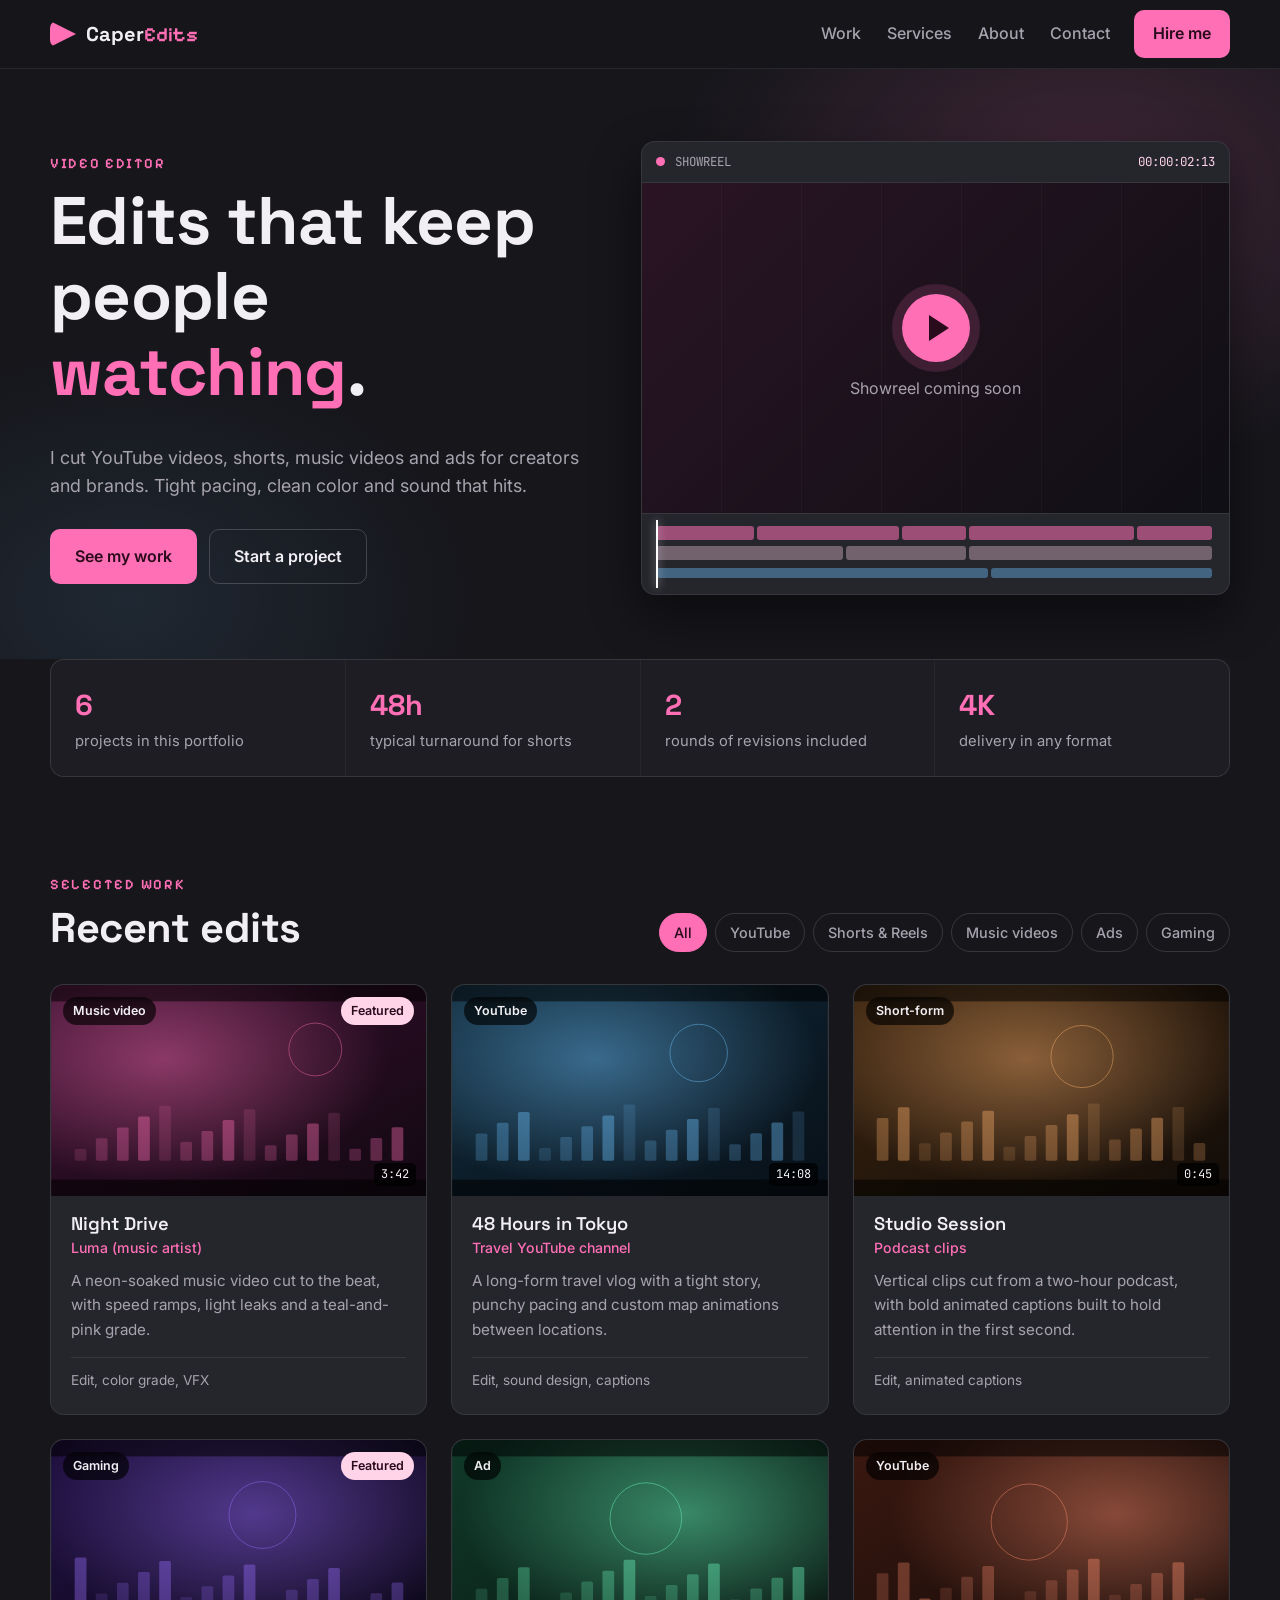
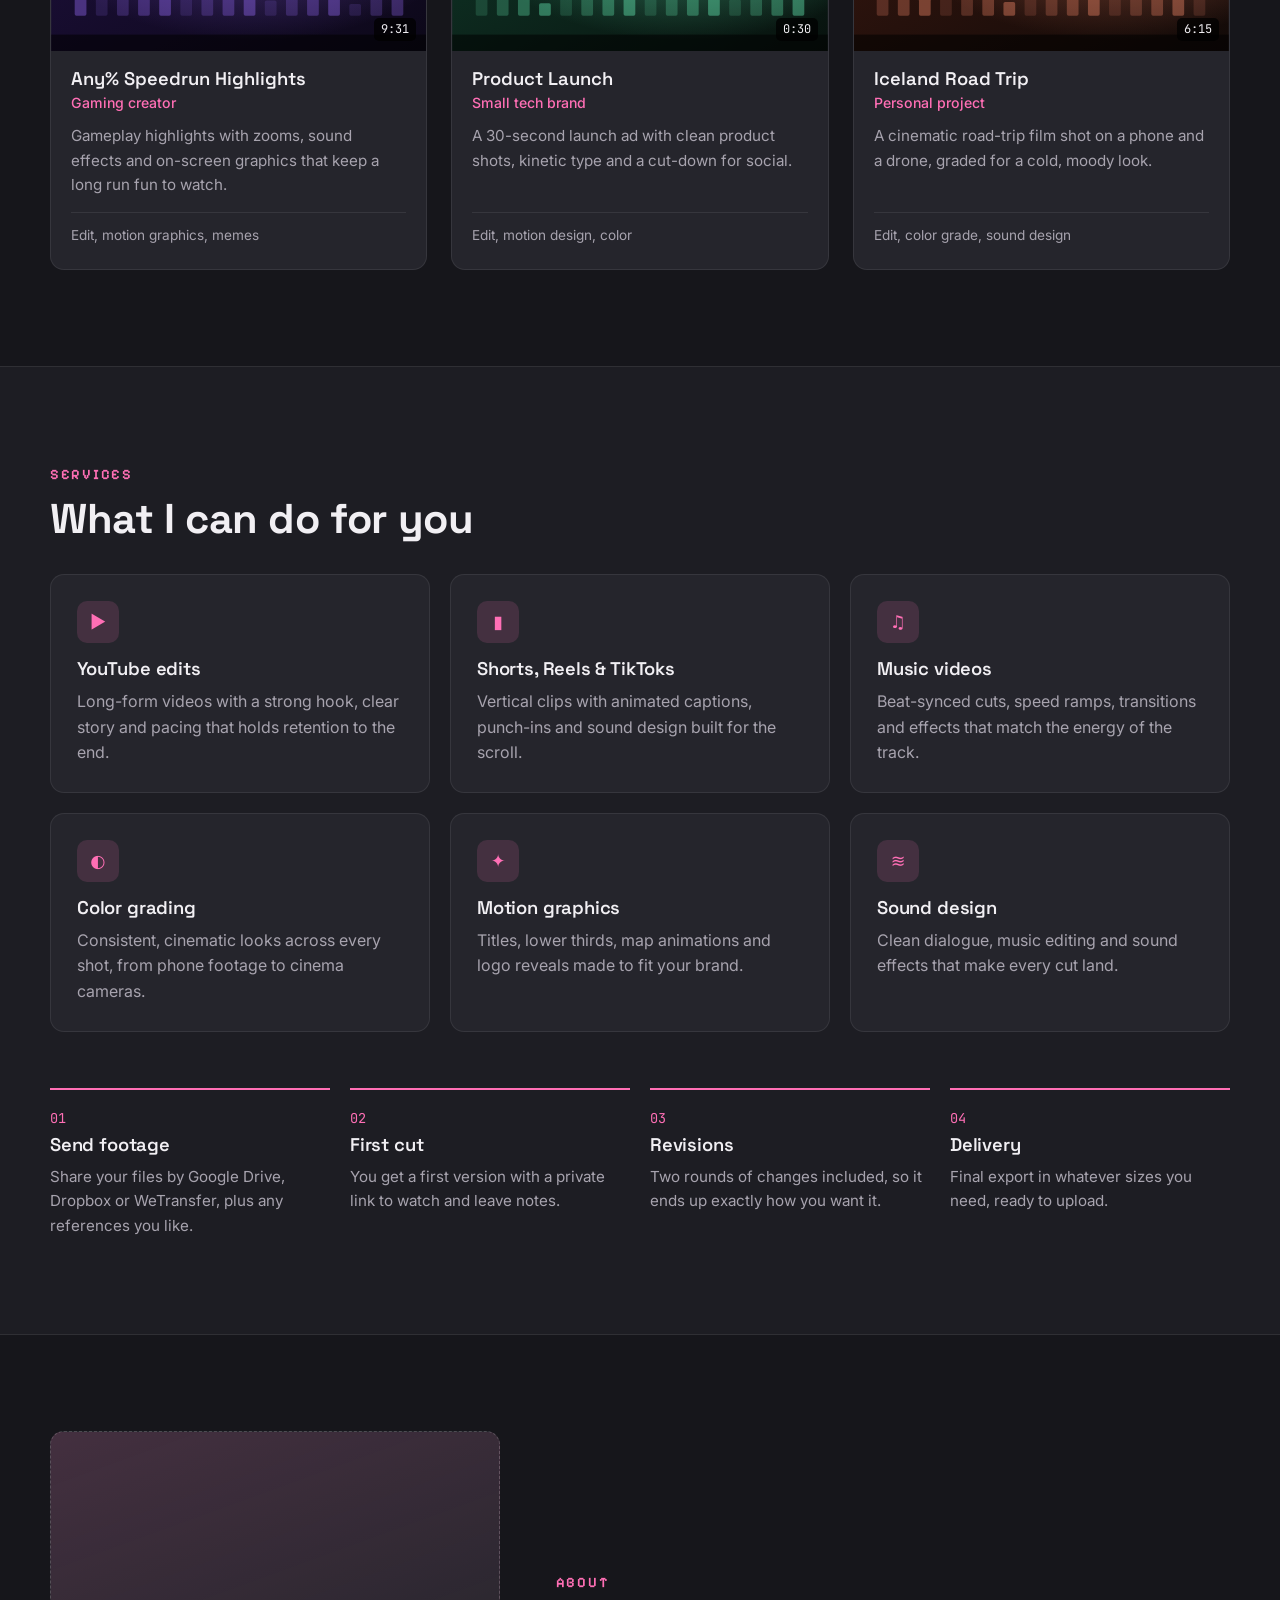
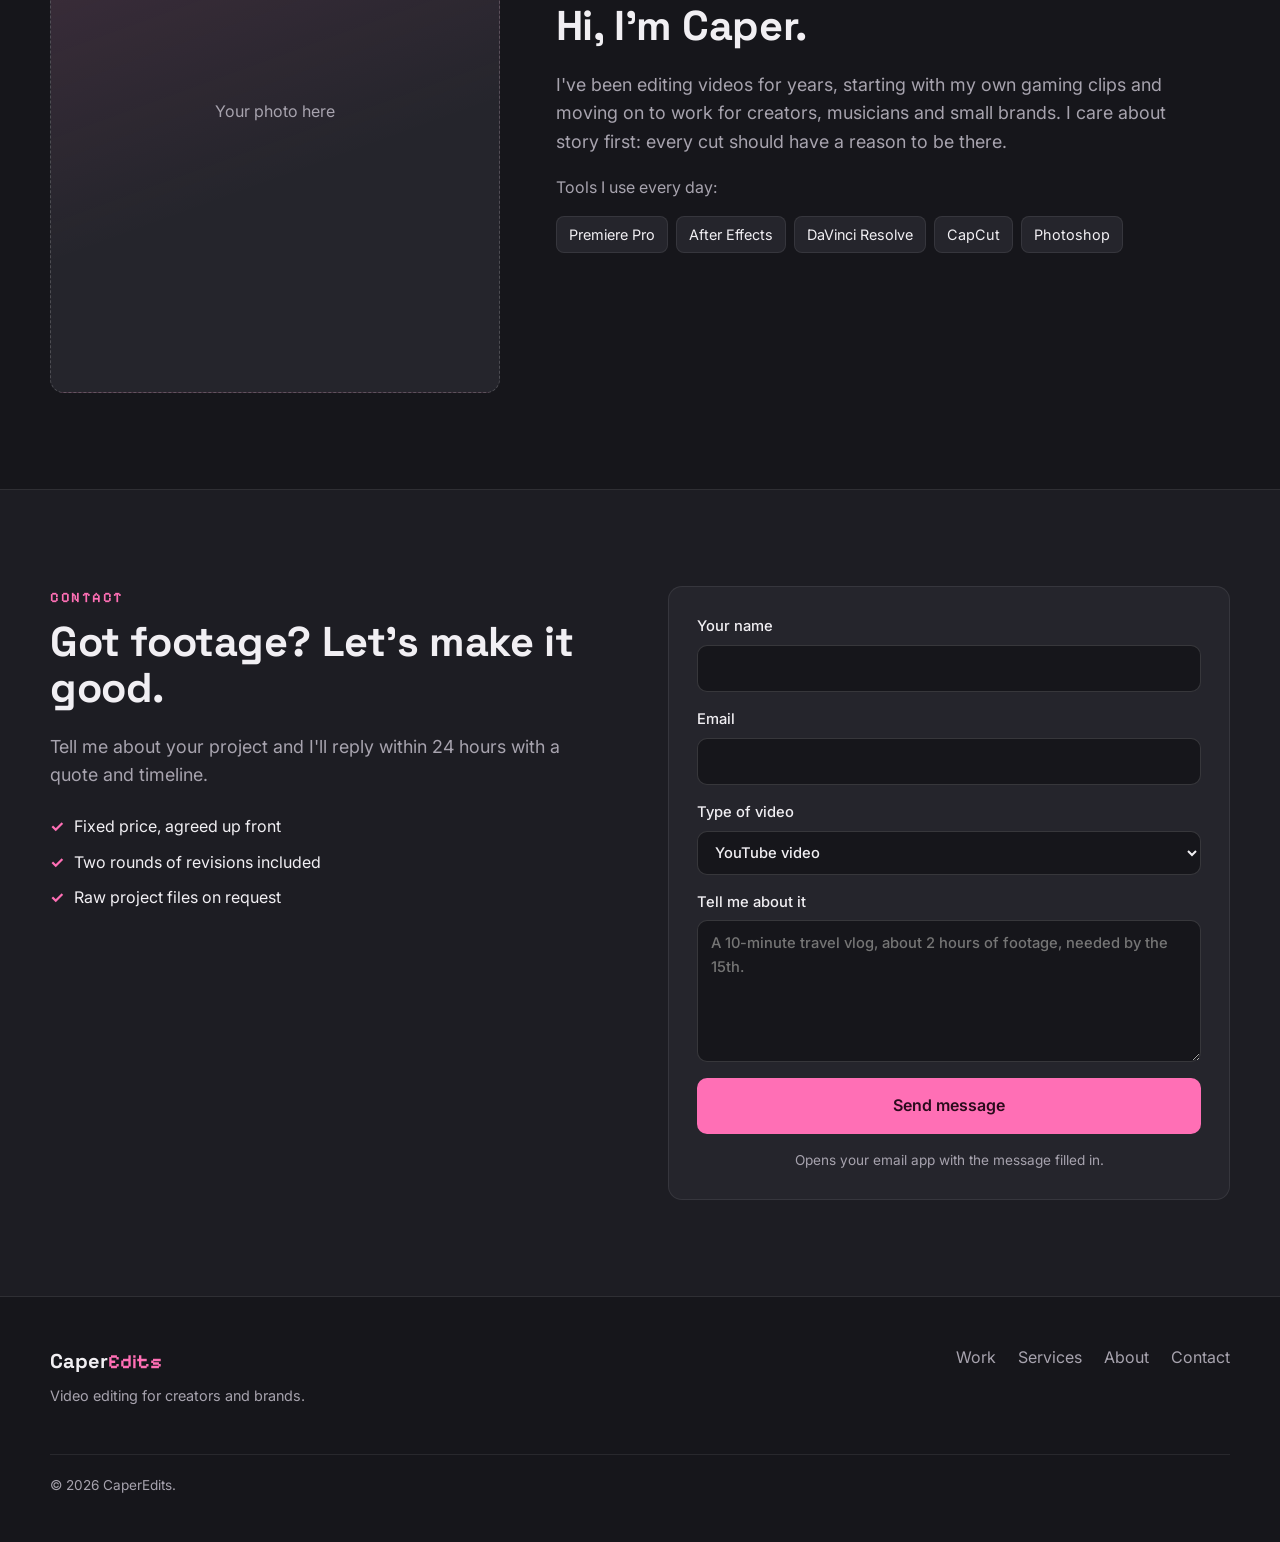
==== portfolio/index.html @ c64d1230 "Add video editing portfolio site One-page portfolio in portfolio/: showreel hero, filterable project" ====
<!doctype html>
<html lang="en">
<head>
  <meta charset="utf-8" />
  <meta name="viewport" content="width=device-width, initial-scale=1" />
  <title>CaperEdits — Video Editing Portfolio</title>
  <meta name="description" content="Video editor for YouTube, short-form, music videos and ads. Story-first edits, color grading, motion graphics and sound design." />
  <meta property="og:title" content="CaperEdits — Video Editing Portfolio" />
  <meta property="og:description" content="Story-first video editing for creators and brands." />
  <meta property="og:type" content="website" />
  <link rel="icon" href="images/favicon.svg" type="image/svg+xml" />
  <link rel="preconnect" href="https://fonts.googleapis.com" />
  <link rel="preconnect" href="https://fonts.gstatic.com" crossorigin />
  <link href="https://fonts.googleapis.com/css2?family=Inter:wght@400;500;600;700&family=Space+Grotesk:wght@600;700&family=JetBrains+Mono:wght@500&display=swap" rel="stylesheet" />
  <link rel="stylesheet" href="css/style.css" />
</head>
<body>
  <a class="skip-link" href="#work">Skip to work</a>

  <header class="site-header" id="top">
    <div class="container nav-row">
      <a class="brand" href="#top" aria-label="CaperEdits home">
        <span class="brand-mark" aria-hidden="true"></span>
        <span class="brand-name">Caper<span class="brand-accent">Edits</span></span>
      </a>
      <nav class="nav" aria-label="Main">
        <a href="#work">Work</a>
        <a href="#services">Services</a>
        <a href="#about">About</a>
        <a href="#contact">Contact</a>
      </nav>
      <a class="btn btn-primary nav-cta" href="#contact">Hire me</a>
      <button class="nav-toggle" aria-label="Open menu" aria-expanded="false" aria-controls="mobile-nav">
        <span></span><span></span><span></span>
      </button>
    </div>
    <div class="mobile-nav" id="mobile-nav" hidden>
      <a href="#work">Work</a>
      <a href="#services">Services</a>
      <a href="#about">About</a>
      <a href="#contact">Contact</a>
    </div>
  </header>

  <main>
    <!-- Hero -->
    <section class="hero">
      <div class="hero-bg" aria-hidden="true"></div>
      <div class="container hero-grid">
        <div class="hero-inner">
          <p class="eyebrow">Video editor</p>
          <h1>Edits that keep people <em>watching</em>.</h1>
          <p class="lead">
            I cut YouTube videos, shorts, music videos and ads for creators and brands.
            Tight pacing, clean color and sound that hits.
          </p>
          <div class="hero-actions">
            <a class="btn btn-primary btn-lg" href="#work">See my work</a>
            <a class="btn btn-ghost btn-lg" href="#contact">Start a project</a>
          </div>
        </div>
        <div class="hero-media">
          <div class="monitor">
            <div class="monitor-bar" aria-hidden="true">
              <span class="rec"></span><span>SHOWREEL</span><span class="timecode" id="timecode">00:00:00:00</span>
            </div>
            <div class="reel" id="reel">
              <div class="reel-placeholder">
                <span class="play-icon" aria-hidden="true"></span>
                <span>Showreel coming soon</span>
              </div>
            </div>
            <div class="timeline" aria-hidden="true">
              <div class="track"><i style="--w:18%"></i><i style="--w:26%"></i><i style="--w:12%"></i><i style="--w:30%"></i><i style="--w:14%"></i></div>
              <div class="track track-b"><i style="--w:34%"></i><i style="--w:22%"></i><i style="--w:44%"></i></div>
              <div class="track track-a"><i style="--w:60%"></i><i style="--w:40%"></i></div>
              <span class="playhead"></span>
            </div>
          </div>
        </div>
      </div>
    </section>

    <!-- Stats -->
    <section class="stats container" aria-label="Highlights">
      <div><strong data-stat="projects">—</strong><span>projects in this portfolio</span></div>
      <div><strong>48h</strong><span>typical turnaround for shorts</span></div>
      <div><strong>2</strong><span>rounds of revisions included</span></div>
      <div><strong>4K</strong><span>delivery in any format</span></div>
    </section>

    <!-- Work -->
    <section class="section" id="work">
      <div class="container">
        <div class="section-head">
          <div>
            <p class="eyebrow">Selected work</p>
            <h2>Recent edits</h2>
          </div>
          <div class="filters" role="group" aria-label="Filter by category">
            <button class="chip is-active" data-filter="all">All</button>
            <button class="chip" data-filter="youtube">YouTube</button>
            <button class="chip" data-filter="shorts">Shorts &amp; Reels</button>
            <button class="chip" data-filter="music">Music videos</button>
            <button class="chip" data-filter="commercial">Ads</button>
            <button class="chip" data-filter="gaming">Gaming</button>
          </div>
        </div>
        <div class="grid" id="work-grid" aria-live="polite"></div>
        <p class="empty" id="empty-state" hidden>Nothing in this category yet.</p>
      </div>
    </section>

    <!-- Services -->
    <section class="section section-alt" id="services">
      <div class="container">
        <p class="eyebrow">Services</p>
        <h2>What I can do for you</h2>
        <div class="services">
          <article>
            <span class="svc-icon" aria-hidden="true">▶</span>
            <h3>YouTube edits</h3>
            <p>Long-form videos with a strong hook, clear story and pacing that holds retention to the end.</p>
          </article>
          <article>
            <span class="svc-icon" aria-hidden="true">▮</span>
            <h3>Shorts, Reels &amp; TikToks</h3>
            <p>Vertical clips with animated captions, punch-ins and sound design built for the scroll.</p>
          </article>
          <article>
            <span class="svc-icon" aria-hidden="true">♫</span>
            <h3>Music videos</h3>
            <p>Beat-synced cuts, speed ramps, transitions and effects that match the energy of the track.</p>
          </article>
          <article>
            <span class="svc-icon" aria-hidden="true">◐</span>
            <h3>Color grading</h3>
            <p>Consistent, cinematic looks across every shot, from phone footage to cinema cameras.</p>
          </article>
          <article>
            <span class="svc-icon" aria-hidden="true">✦</span>
            <h3>Motion graphics</h3>
            <p>Titles, lower thirds, map animations and logo reveals made to fit your brand.</p>
          </article>
          <article>
            <span class="svc-icon" aria-hidden="true">≋</span>
            <h3>Sound design</h3>
            <p>Clean dialogue, music editing and sound effects that make every cut land.</p>
          </article>
        </div>

        <ol class="steps">
          <li><span class="step-num">01</span><h3>Send footage</h3><p>Share your files by Google Drive, Dropbox or WeTransfer, plus any references you like.</p></li>
          <li><span class="step-num">02</span><h3>First cut</h3><p>You get a first version with a private link to watch and leave notes.</p></li>
          <li><span class="step-num">03</span><h3>Revisions</h3><p>Two rounds of changes included, so it ends up exactly how you want it.</p></li>
          <li><span class="step-num">04</span><h3>Delivery</h3><p>Final export in whatever sizes you need, ready to upload.</p></li>
        </ol>
      </div>
    </section>

    <!-- About -->
    <section class="section" id="about">
      <div class="container about-grid">
        <div class="about-photo" aria-hidden="true">
          <span>Your photo here</span>
        </div>
        <div>
          <p class="eyebrow">About</p>
          <h2>Hi, I'm Caper.</h2>
          <p class="lead">
            I've been editing videos for years, starting with my own gaming clips and moving on to
            work for creators, musicians and small brands. I care about story first: every cut
            should have a reason to be there.
          </p>
          <p class="muted">Tools I use every day:</p>
          <ul class="tools">
            <li>Premiere Pro</li>
            <li>After Effects</li>
            <li>DaVinci Resolve</li>
            <li>CapCut</li>
            <li>Photoshop</li>
          </ul>
        </div>
      </div>
    </section>

    <!-- Contact -->
    <section class="section section-alt" id="contact">
      <div class="container contact-grid">
        <div>
          <p class="eyebrow">Contact</p>
          <h2>Got footage? Let's make it good.</h2>
          <p class="lead">
            Tell me about your project and I'll reply within 24 hours with a quote and timeline.
          </p>
          <ul class="checklist">
            <li>Fixed price, agreed up front</li>
            <li>Two rounds of revisions included</li>
            <li>Raw project files on request</li>
          </ul>
        </div>
        <form class="contact-form" id="contact-form" novalidate>
          <label>
            <span>Your name</span>
            <input type="text" name="name" required autocomplete="name" />
          </label>
          <label>
            <span>Email</span>
            <input type="email" name="email" required autocomplete="email" />
          </label>
          <label>
            <span>Type of video</span>
            <select name="type">
              <option>YouTube video</option>
              <option>Shorts / Reels / TikTok</option>
              <option>Music video</option>
              <option>Ad / commercial</option>
              <option>Something else</option>
            </select>
          </label>
          <label>
            <span>Tell me about it</span>
            <textarea name="message" rows="5" required placeholder="A 10-minute travel vlog, about 2 hours of footage, needed by the 15th."></textarea>
          </label>
          <button class="btn btn-primary btn-lg" type="submit">Send message</button>
          <p class="form-note">Opens your email app with the message filled in.</p>
        </form>
      </div>
    </section>
  </main>

  <footer class="site-footer">
    <div class="container footer-row">
      <div>
        <span class="brand-name">Caper<span class="brand-accent">Edits</span></span>
        <p class="footer-small">Video editing for creators and brands.</p>
      </div>
      <nav class="footer-links" aria-label="Footer">
        <a href="#work">Work</a>
        <a href="#services">Services</a>
        <a href="#about">About</a>
        <a href="#contact">Contact</a>
      </nav>
    </div>
    <div class="container footer-legal">
      <p>© <span id="year"></span> CaperEdits.</p>
    </div>
  </footer>

  <!-- Video player modal -->
  <div class="modal" id="modal" hidden>
    <div class="modal-backdrop" data-close></div>
    <div class="modal-card" role="dialog" aria-modal="true" aria-labelledby="modal-title">
      <button class="modal-close" data-close aria-label="Close">×</button>
      <div class="modal-player" id="modal-player"></div>
      <div class="modal-body">
        <div>
          <p class="eyebrow" id="modal-category"></p>
          <h2 id="modal-title"></h2>
          <p id="modal-desc"></p>
        </div>
        <dl class="specs">
          <div><dt>Client</dt><dd id="modal-client"></dd></div>
          <div><dt>My role</dt><dd id="modal-role"></dd></div>
          <div><dt>Length</dt><dd id="modal-duration"></dd></div>
        </dl>
      </div>
    </div>
  </div>

  <script src="js/projects.js"></script>
  <script src="js/main.js"></script>
</body>
</html>
---- portfolio/css/style.css ----
/* ============================================================
   CaperEdits — stylesheet
   Colors and sizes live in :root so they are easy to change.
   ============================================================ */

/* Pixel font (Pixelify Sans, free under the SIL Open Font License) */
@font-face {
  font-family: "Pixelify Sans";
  src: url("../fonts/PixelifySans-SemiBold.ttf") format("truetype");
  font-weight: 600;
  font-style: normal;
  font-display: swap;
}

:root {
  --bg: #16161b;
  --bg-alt: #1d1d23;
  --surface: #25252c;
  --surface-2: #30303a;
  --border: rgba(255, 255, 255, 0.08);
  --text: #f1eff3;
  --muted: #a7a3ae;
  --accent: #ff6fb5;        /* pink */
  --accent-dark: #d9488f;
  --soft: #ffd3e8;
  --blue: #6fc3ff;          /* timeline audio tracks */
  --radius: 14px;
  --shadow: 0 20px 50px rgba(0, 0, 0, 0.45);
  --font: "Inter", system-ui, -apple-system, "Segoe UI", sans-serif;
  --font-display: "Space Grotesk", var(--font);
  --font-pixel: "Pixelify Sans", monospace;
  --font-mono: "JetBrains Mono", ui-monospace, monospace;
  --container: 1180px;
}

*, *::before, *::after { box-sizing: border-box; }
html { scroll-behavior: smooth; }

body {
  margin: 0;
  font-family: var(--font);
  background: var(--bg);
  color: var(--text);
  line-height: 1.6;
  -webkit-font-smoothing: antialiased;
}

img, video, iframe { max-width: 100%; display: block; }
a { color: inherit; text-decoration: none; }
button { font: inherit; cursor: pointer; color: inherit; }

h1, h2, h3 {
  font-family: var(--font-display);
  line-height: 1.12;
  margin: 0 0 0.5em;
  letter-spacing: -0.01em;
}
h1 { font-size: clamp(2.4rem, 6vw, 4.2rem); font-weight: 700; }
h1 em { font-style: normal; color: var(--accent); }
h2 { font-size: clamp(1.8rem, 4vw, 2.6rem); font-weight: 700; }
h3 { font-size: 1.15rem; font-weight: 600; }
p { margin: 0 0 1em; }
.muted { color: var(--muted); }

.container { width: min(var(--container), 100% - 32px); margin-inline: auto; }

.eyebrow {
  font-family: var(--font-pixel);
  text-transform: uppercase;
  letter-spacing: 0.12em;
  font-size: 0.9rem;
  font-weight: 600;
  color: var(--accent);
  margin-bottom: 0.6rem;
}
.lead { font-size: 1.12rem; color: var(--muted); max-width: 58ch; }

.skip-link { position: absolute; left: -999px; top: 8px; background: var(--accent); color: #2a0b1c; padding: 8px 14px; border-radius: 8px; z-index: 200; }
.skip-link:focus { left: 8px; }

:focus-visible { outline: 2px solid var(--accent); outline-offset: 3px; }

/* ---- Buttons ---- */
.btn {
  display: inline-flex; align-items: center; justify-content: center;
  gap: 8px; padding: 10px 18px; border-radius: 10px;
  font-weight: 600; border: 1px solid transparent;
  transition: transform .15s ease, background .15s ease, border-color .15s ease;
}
.btn:hover { transform: translateY(-1px); }
.btn-lg { padding: 14px 24px; font-size: 1rem; }
.btn-primary { background: var(--accent); color: #2a0b1c; }
.btn-primary:hover { background: #ff8bc5; }
.btn-ghost { background: transparent; border-color: rgba(255,255,255,0.18); }
.btn-ghost:hover { border-color: rgba(255,255,255,0.4); background: rgba(255,255,255,0.04); }

/* ---- Header ---- */
.site-header {
  position: sticky; top: 0; z-index: 50;
  background: rgba(22, 22, 27, 0.82);
  backdrop-filter: blur(12px);
  border-bottom: 1px solid var(--border);
}
.nav-row { display: flex; align-items: center; gap: 24px; height: 68px; }
.brand { display: flex; align-items: center; gap: 10px; }
.brand-mark {
  width: 26px; height: 26px; border-radius: 7px; background: var(--accent);
  clip-path: polygon(0 0, 100% 50%, 0 100%);
}
.brand-name { font-family: var(--font-display); font-weight: 700; font-size: 1.25rem; }
.brand-accent { font-family: var(--font-pixel); color: var(--accent); }
.nav { display: flex; gap: 26px; margin-left: auto; }
.nav a { color: var(--muted); font-weight: 500; }
.nav a:hover { color: var(--text); }
.nav-toggle { display: none; background: none; border: 0; padding: 8px; margin-left: auto; }
.nav-toggle span { display: block; width: 22px; height: 2px; background: var(--text); margin: 5px 0; }
.mobile-nav { display: flex; flex-direction: column; padding: 8px 16px 16px; border-top: 1px solid var(--border); }
.mobile-nav[hidden] { display: none; }
.mobile-nav a { padding: 12px 4px; border-bottom: 1px solid var(--border); }

/* ---- Hero ---- */
.hero { position: relative; overflow: hidden; padding: 72px 0 64px; }
.hero-bg {
  position: absolute; inset: 0; z-index: -1;
  background:
    radial-gradient(600px 400px at 85% 20%, rgba(255,111,181,0.18), transparent 70%),
    radial-gradient(500px 360px at 10% 90%, rgba(111,195,255,0.10), transparent 70%);
}
.hero-grid { display: grid; grid-template-columns: 1fr 1.1fr; gap: 56px; align-items: center; }
.hero-actions { display: flex; flex-wrap: wrap; gap: 12px; margin-top: 28px; }

/* Editor-style monitor around the showreel */
.monitor {
  background: var(--surface);
  border: 1px solid var(--border);
  border-radius: var(--radius);
  box-shadow: var(--shadow);
  overflow: hidden;
}
.monitor-bar {
  display: flex; align-items: center; gap: 10px;
  padding: 10px 14px; font-family: var(--font-mono); font-size: 0.78rem;
  color: var(--muted); border-bottom: 1px solid var(--border);
}
.rec { width: 9px; height: 9px; border-radius: 50%; background: var(--accent); animation: blink 1.6s infinite; }
.timecode { margin-left: auto; color: var(--soft); font-variant-numeric: tabular-nums; }
@keyframes blink { 50% { opacity: 0.25; } }

.reel { aspect-ratio: 16 / 9; background: #0d0d10; position: relative; }
.reel iframe, .reel video { width: 100%; height: 100%; border: 0; object-fit: cover; }
.reel-placeholder {
  position: absolute; inset: 0; display: grid; place-content: center; justify-items: center; gap: 14px;
  color: var(--muted);
  background:
    repeating-linear-gradient(90deg, transparent 0 79px, rgba(255,255,255,0.03) 79px 80px),
    linear-gradient(135deg, #2a1424, #0f0f14);
}
.play-icon {
  width: 68px; height: 68px; border-radius: 50%;
  background: var(--accent); position: relative;
  box-shadow: 0 0 0 10px rgba(255,111,181,0.15);
}
.play-icon::after {
  content: ""; position: absolute; left: 27px; top: 21px;
  border-left: 20px solid #2a0b1c; border-top: 13px solid transparent; border-bottom: 13px solid transparent;
}

.timeline { position: relative; padding: 12px 14px 14px; display: grid; gap: 6px; border-top: 1px solid var(--border); }
.track { display: flex; gap: 3px; height: 14px; }
.track i { flex: 0 0 calc(var(--w) - 3px); border-radius: 3px; background: rgba(255,111,181,0.55); }
.track-b i { background: rgba(255,211,232,0.35); }
.track-a i { background: rgba(111,195,255,0.4); height: 10px; margin-top: 2px; }
.playhead {
  position: absolute; top: 6px; bottom: 6px; left: 14px; width: 2px; background: #fff;
  box-shadow: 0 0 8px rgba(255,255,255,0.6);
  animation: scrub 12s linear infinite;
}
@keyframes scrub { to { left: calc(100% - 16px); } }

/* ---- Stats ---- */
.stats {
  display: grid; grid-template-columns: repeat(4, 1fr); gap: 1px;
  background: var(--border); border: 1px solid var(--border); border-radius: var(--radius); overflow: hidden;
}
.stats > div { background: var(--bg-alt); padding: 22px 24px; }
.stats strong { display: block; font-family: var(--font-display); font-size: 1.8rem; color: var(--accent); }
.stats span { color: var(--muted); font-size: 0.92rem; }

/* ---- Sections ---- */
.section { padding: 96px 0; }
.section-alt { background: var(--bg-alt); border-block: 1px solid var(--border); }
.section-head { display: flex; justify-content: space-between; align-items: flex-end; gap: 24px; flex-wrap: wrap; margin-bottom: 32px; }
.section-head h2 { margin: 0; }

.filters { display: flex; flex-wrap: wrap; gap: 8px; }
.chip {
  background: transparent; color: var(--muted);
  border: 1px solid rgba(255,255,255,0.14); border-radius: 999px;
  padding: 7px 14px; font-size: 0.9rem; font-weight: 500;
}
.chip:hover { color: var(--text); border-color: rgba(255,255,255,0.3); }
.chip.is-active { background: var(--accent); color: #2a0b1c; border-color: var(--accent); }

/* ---- Work grid ---- */
.grid { display: grid; grid-template-columns: repeat(3, 1fr); gap: 24px; }
.card {
  background: var(--surface); border: 1px solid var(--border); border-radius: var(--radius);
  overflow: hidden; display: flex; flex-direction: column;
  transition: transform .2s ease, border-color .2s ease;
}
.card:hover { transform: translateY(-3px); border-color: rgba(255,111,181,0.35); }
.card-media {
  position: relative; aspect-ratio: 16 / 9; padding: 0; border: 0; background: var(--surface-2);
  overflow: hidden;
}
.card-media img { width: 100%; height: 100%; object-fit: cover; transition: transform .4s ease; }
.card:hover .card-media img { transform: scale(1.04); }
.card-play {
  position: absolute; left: 50%; top: 50%; width: 56px; height: 56px; margin: -28px 0 0 -28px;
  border-radius: 50%; background: rgba(255,111,181,0.92);
  opacity: 0; transform: scale(0.85); transition: opacity .2s ease, transform .2s ease;
}
.card-play::after {
  content: ""; position: absolute; left: 22px; top: 17px;
  border-left: 16px solid #2a0b1c; border-top: 11px solid transparent; border-bottom: 11px solid transparent;
}
.card:hover .card-play, .card-media:focus-visible .card-play { opacity: 1; transform: scale(1); }
.badge {
  position: absolute; top: 12px; left: 12px;
  background: rgba(0,0,0,0.65); backdrop-filter: blur(4px);
  font-size: 0.78rem; font-weight: 600; padding: 4px 10px; border-radius: 999px;
}
.badge.is-featured { left: auto; right: 12px; background: var(--soft); color: #2a0b1c; }
.duration {
  position: absolute; right: 10px; bottom: 10px;
  background: rgba(0,0,0,0.75); font-family: var(--font-mono); font-size: 0.75rem;
  padding: 2px 7px; border-radius: 5px;
}
.card-body { padding: 18px 20px 22px; display: flex; flex-direction: column; flex: 1; }
.card-body h3 { margin: 0 0 2px; }
.card-body h3 button { background: none; border: 0; padding: 0; text-align: left; font: inherit; }
.card-body h3 button:hover { color: var(--accent); }
.card-client { color: var(--accent); font-size: 0.88rem; font-weight: 500; margin-bottom: 10px; }
.card-desc { color: var(--muted); font-size: 0.95rem; }
.card-role { margin: auto 0 0; padding-top: 12px; border-top: 1px solid var(--border); font-size: 0.85rem; color: var(--muted); }
.empty { color: var(--muted); text-align: center; padding: 40px 0; }

/* ---- Services ---- */
.services { display: grid; grid-template-columns: repeat(3, 1fr); gap: 20px; margin-top: 32px; }
.services article {
  background: var(--surface); border: 1px solid var(--border); border-radius: var(--radius); padding: 26px;
}
.services p { color: var(--muted); margin: 0; }
.svc-icon {
  display: inline-grid; place-items: center; width: 42px; height: 42px; margin-bottom: 16px;
  border-radius: 10px; background: rgba(255,111,181,0.14); color: var(--accent); font-size: 1.1rem;
}

.steps { list-style: none; padding: 0; margin: 56px 0 0; display: grid; grid-template-columns: repeat(4, 1fr); gap: 20px; counter-reset: none; }
.steps li { border-top: 2px solid var(--accent); padding-top: 18px; }
.steps p { color: var(--muted); font-size: 0.95rem; margin: 0; }
.step-num { font-family: var(--font-mono); color: var(--accent); font-size: 0.85rem; display: block; margin-bottom: 6px; }

/* ---- About ---- */
.about-grid { display: grid; grid-template-columns: 0.8fr 1.2fr; gap: 56px; align-items: center; }
.about-photo {
  aspect-ratio: 4 / 5; border-radius: var(--radius); border: 1px dashed rgba(255,255,255,0.18);
  display: grid; place-items: center; color: var(--muted);
  background: linear-gradient(160deg, rgba(255,111,181,0.14), transparent 60%), var(--surface);
}
.about-photo img { width: 100%; height: 100%; object-fit: cover; border-radius: inherit; }
.tools { list-style: none; padding: 0; margin: 0; display: flex; flex-wrap: wrap; gap: 8px; }
.tools li {
  background: var(--surface); border: 1px solid var(--border); border-radius: 8px;
  padding: 6px 12px; font-size: 0.9rem;
}

/* ---- Contact ---- */
.contact-grid { display: grid; grid-template-columns: 1fr 1fr; gap: 56px; align-items: start; }
.checklist { list-style: none; padding: 0; margin: 24px 0 0; display: grid; gap: 10px; }
.checklist li::before { content: "✓"; color: var(--accent); font-weight: 700; margin-right: 10px; }
.contact-form {
  background: var(--surface); border: 1px solid var(--border); border-radius: var(--radius);
  padding: 28px; display: grid; gap: 16px;
}
.contact-form label { display: grid; gap: 6px; font-size: 0.92rem; font-weight: 500; }
.contact-form input, .contact-form textarea, .contact-form select {
  font: inherit; color: var(--text); background: var(--bg);
  border: 1px solid rgba(255,255,255,0.14); border-radius: 10px; padding: 11px 13px;
}
.contact-form input:focus, .contact-form textarea:focus, .contact-form select:focus { outline: none; border-color: var(--accent); }
.contact-form textarea { resize: vertical; }
.form-note { color: var(--muted); font-size: 0.85rem; margin: 0; text-align: center; }

/* ---- Footer ---- */
.site-footer { padding: 48px 0 32px; }
.footer-row { display: flex; justify-content: space-between; gap: 24px; flex-wrap: wrap; }
.footer-small { color: var(--muted); font-size: 0.9rem; margin-top: 6px; }
.footer-links { display: flex; gap: 22px; flex-wrap: wrap; }
.footer-links a { color: var(--muted); }
.footer-links a:hover { color: var(--text); }
.footer-legal { margin-top: 32px; padding-top: 20px; border-top: 1px solid var(--border); color: var(--muted); font-size: 0.85rem; }

/* ---- Video modal ---- */
.modal { position: fixed; inset: 0; z-index: 100; display: grid; place-items: center; padding: 16px; }
.modal[hidden] { display: none; }
.modal-backdrop { position: absolute; inset: 0; background: rgba(0,0,0,0.8); backdrop-filter: blur(4px); }
.modal-card {
  position: relative; width: min(980px, 100%); max-height: calc(100vh - 32px); overflow: auto;
  background: var(--surface); border: 1px solid var(--border); border-radius: var(--radius); box-shadow: var(--shadow);
}
.modal-player { position: relative; aspect-ratio: 16 / 9; background: #000; }
.modal-player.is-vertical { aspect-ratio: auto; height: min(70vh, 640px); }
.modal-player iframe, .modal-player video { width: 100%; height: 100%; border: 0; }
.modal-player.is-vertical iframe, .modal-player.is-vertical video { width: auto; aspect-ratio: 9 / 16; margin-inline: auto; }
.modal-player img { width: 100%; height: 100%; object-fit: cover; opacity: 0.6; }
.player-note {
  position: absolute; left: 50%; top: 50%; transform: translate(-50%, -50%);
  background: rgba(0,0,0,0.7); padding: 10px 18px; border-radius: 999px; font-weight: 600;
}
.modal-body { padding: 28px 32px 32px; display: grid; grid-template-columns: 1.5fr 1fr; gap: 32px; }
.modal-body h2 { font-size: 1.7rem; }
.modal-body p:not(.eyebrow) { color: var(--muted); margin: 0; }
.modal-close {
  position: absolute; top: 12px; right: 12px; z-index: 2;
  width: 38px; height: 38px; border-radius: 50%; border: 0;
  background: rgba(0,0,0,0.65); font-size: 1.4rem; line-height: 1;
}
.modal-close:hover { background: var(--accent); color: #2a0b1c; }
.specs { margin: 0; display: grid; gap: 14px; align-content: start; }
.specs dt { color: var(--muted); font-size: 0.82rem; text-transform: uppercase; letter-spacing: 0.06em; }
.specs dd { margin: 2px 0 0; font-weight: 500; }
body.modal-open { overflow: hidden; }

/* ---- Responsive ---- */
@media (max-width: 960px) {
  .hero-grid, .contact-grid, .about-grid { grid-template-columns: 1fr; gap: 40px; }
  .grid, .services { grid-template-columns: repeat(2, 1fr); }
  .steps { grid-template-columns: repeat(2, 1fr); }
  .stats { grid-template-columns: repeat(2, 1fr); }
  .about-photo { max-width: 360px; }
}
@media (max-width: 720px) {
  .nav, .nav-cta { display: none; }
  .nav-toggle { display: block; }
  .hero { padding: 48px 0; }
  .section { padding: 72px 0; }
  .grid, .services, .steps { grid-template-columns: 1fr; }
  .modal-body { grid-template-columns: 1fr; padding: 24px; gap: 20px; }
}
@media (prefers-reduced-motion: reduce) {
  html { scroll-behavior: auto; }
  .rec, .playhead { animation: none; }
  .card, .card-media img, .btn { transition: none; }
}
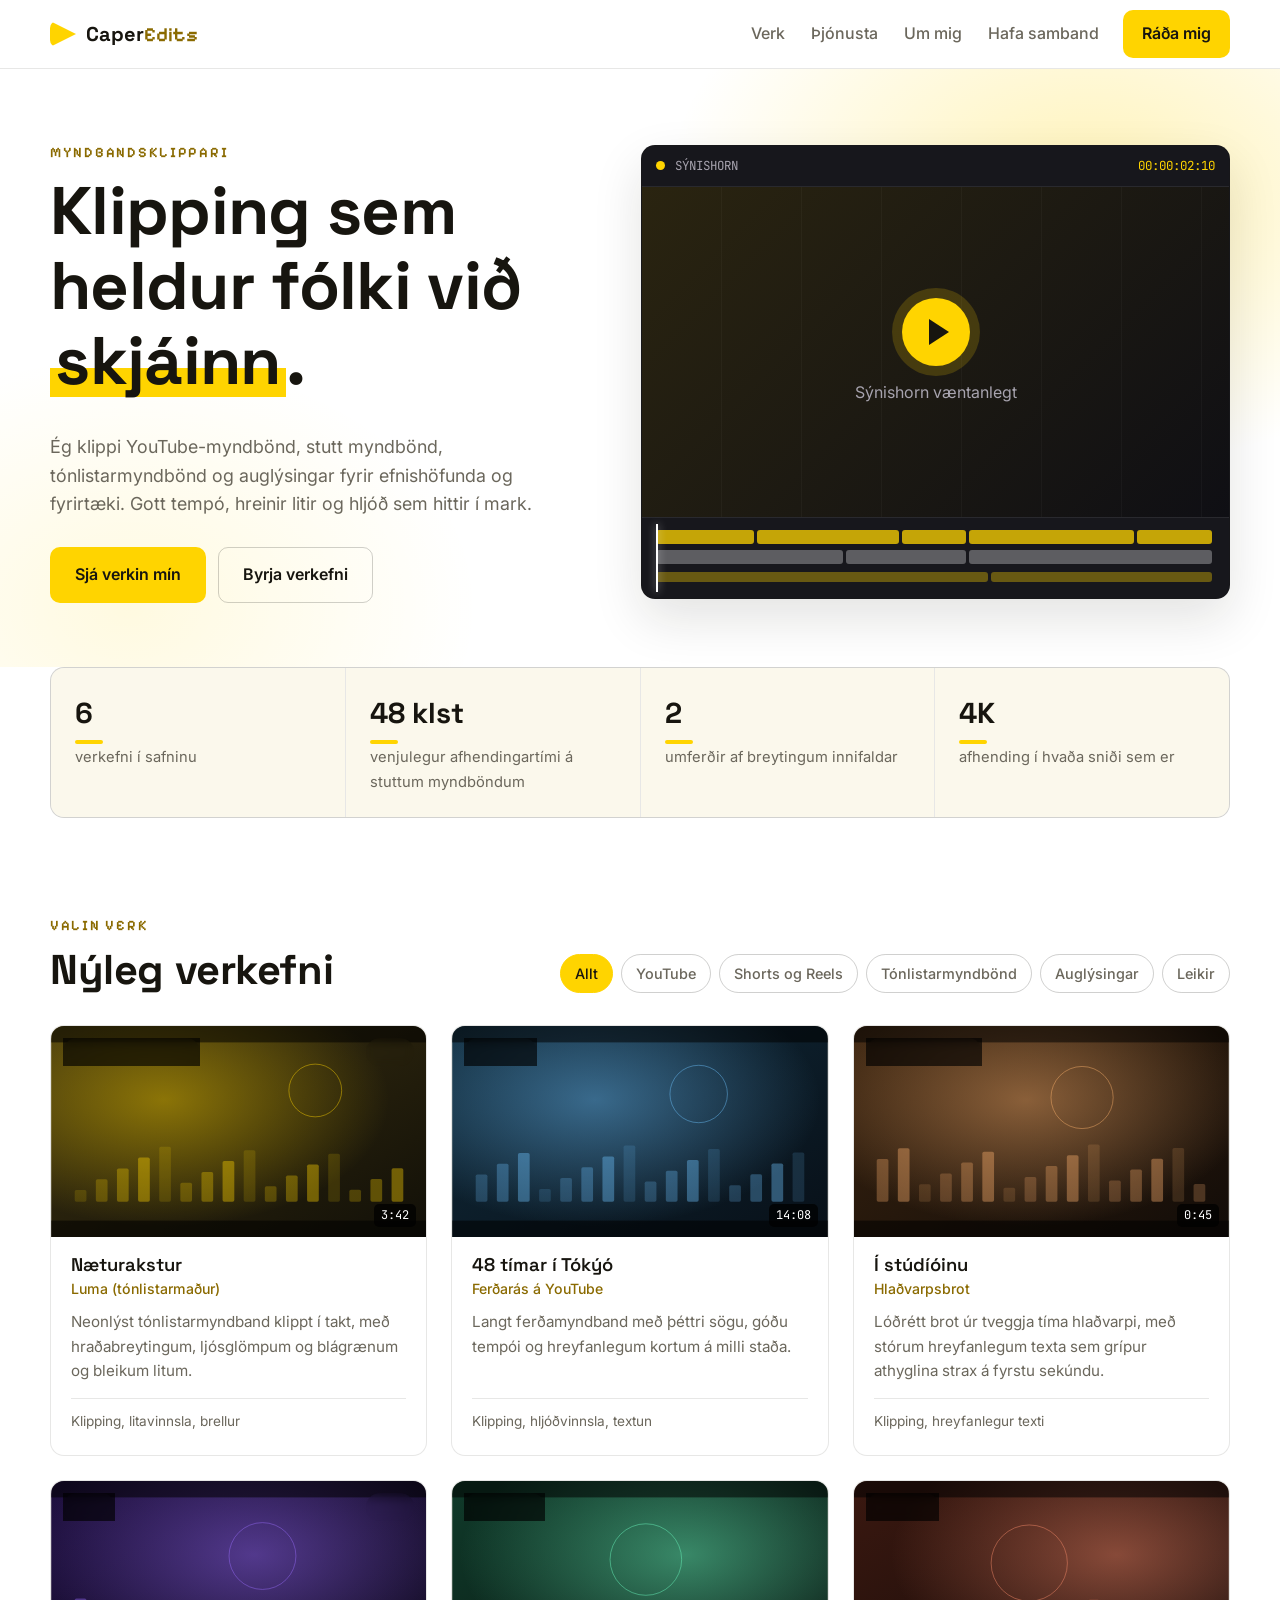
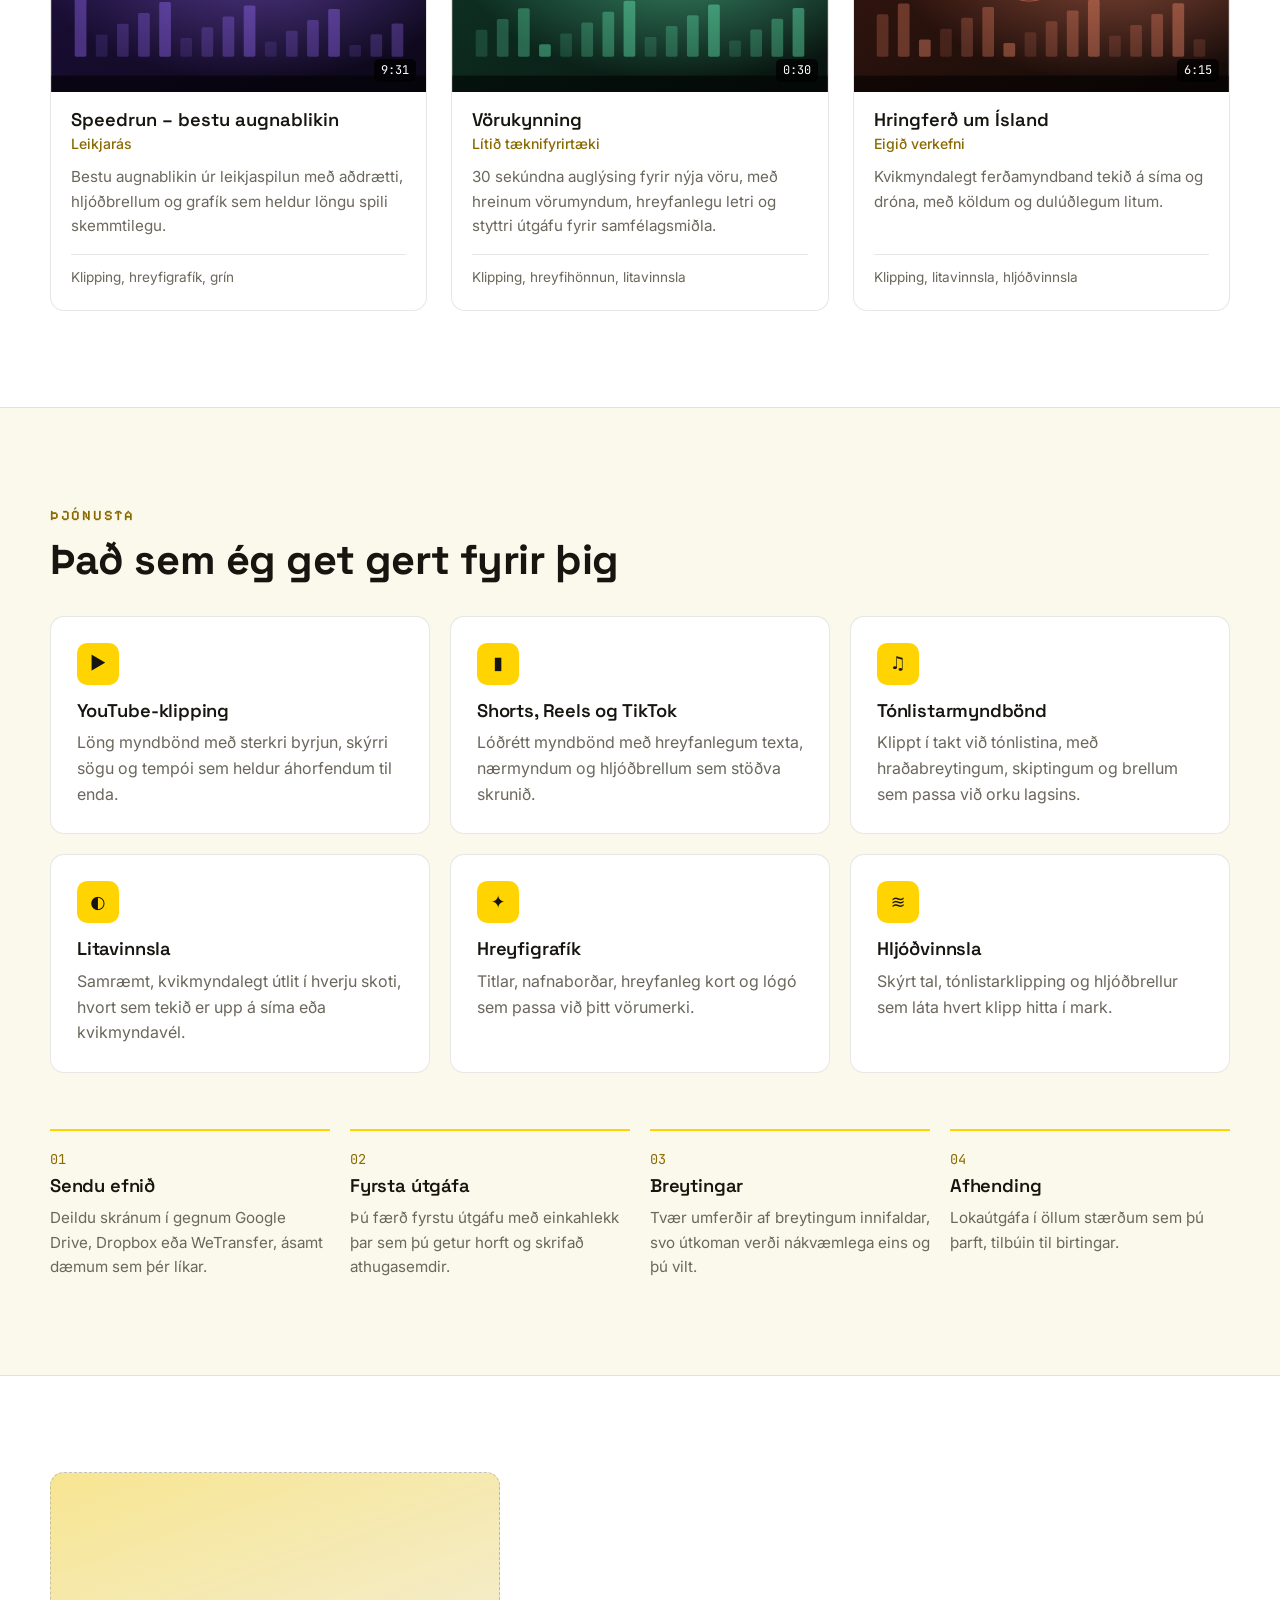
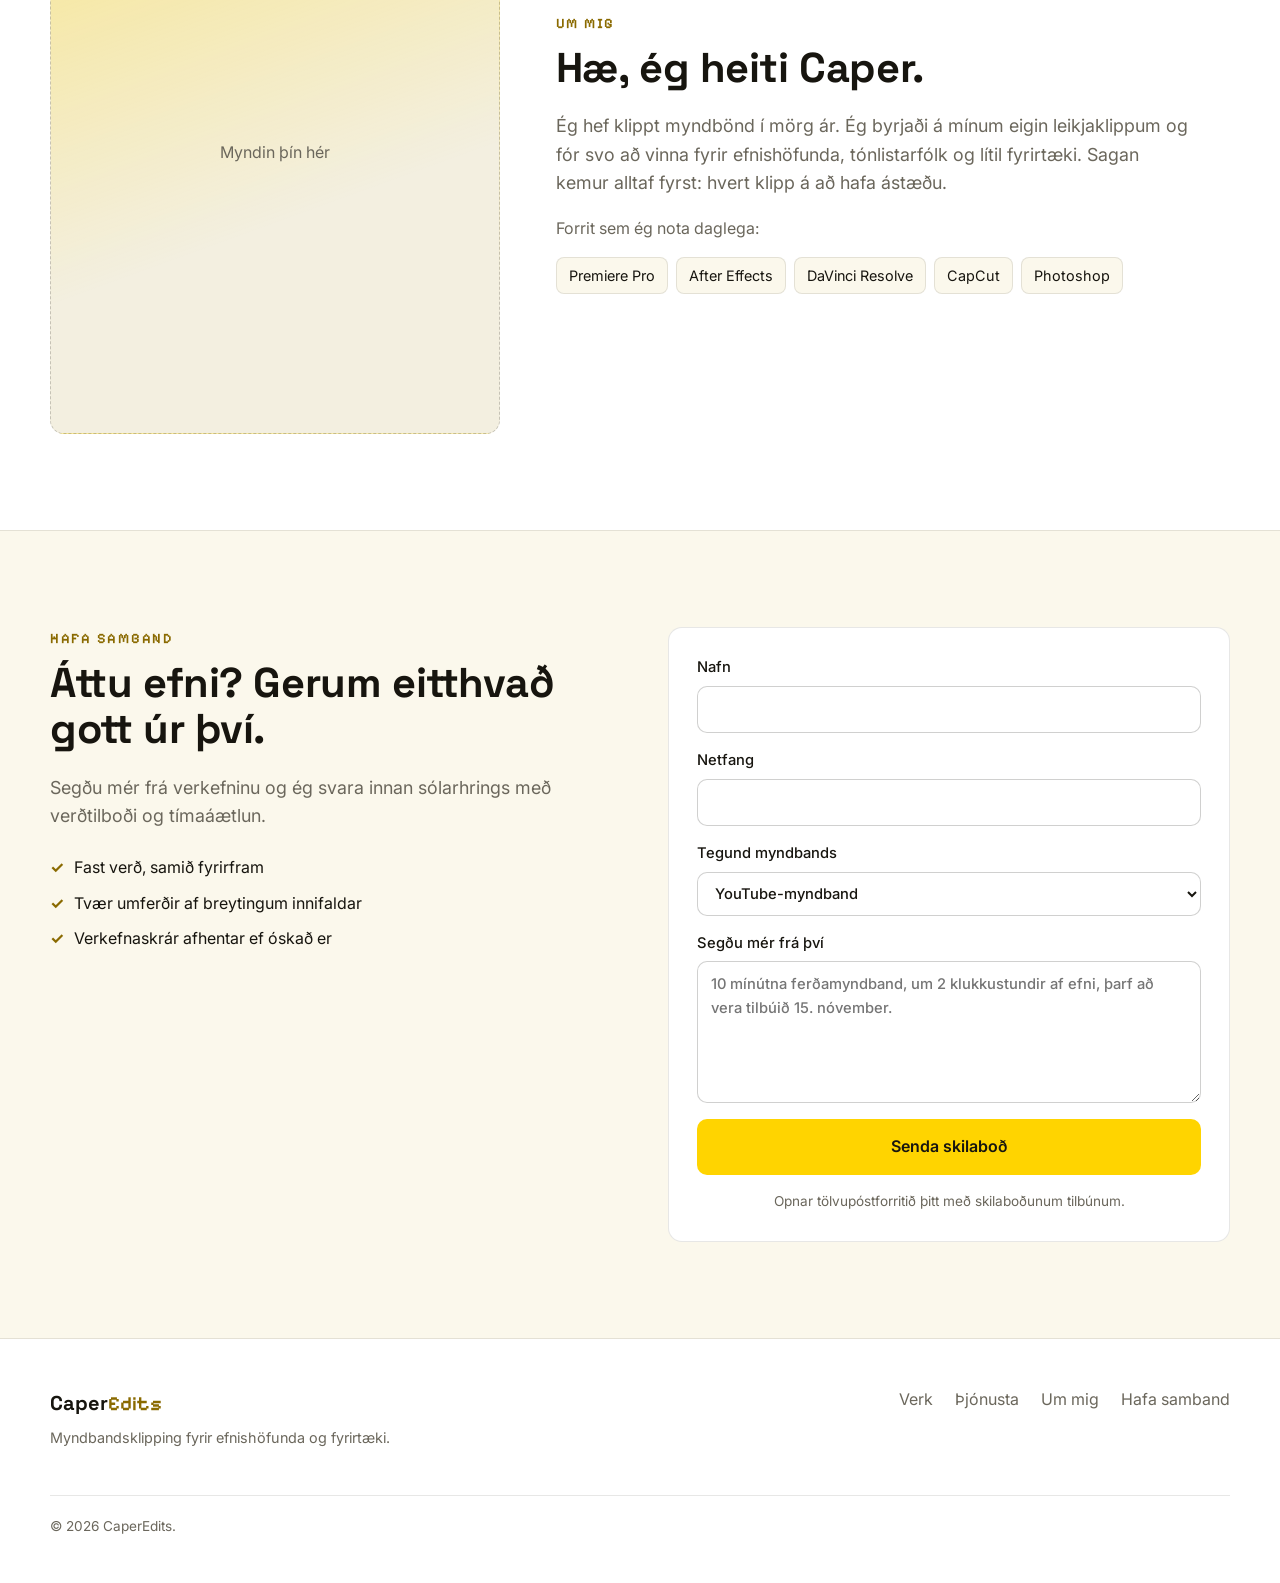
==== commit 13ce86c7: "Translate portfolio to Icelandic and switch to a white and yellow theme Co-Authored-By: Claude Opus " ====
--- a/portfolio/index.html
+++ b/portfolio/index.html
@@ -1,12 +1,12 @@
 <!doctype html>
-<html lang="en">
+<html lang="is">
 <head>
   <meta charset="utf-8" />
   <meta name="viewport" content="width=device-width, initial-scale=1" />
-  <title>CaperEdits — Video Editing Portfolio</title>
-  <meta name="description" content="Video editor for YouTube, short-form, music videos and ads. Story-first edits, color grading, motion graphics and sound design." />
-  <meta property="og:title" content="CaperEdits — Video Editing Portfolio" />
-  <meta property="og:description" content="Story-first video editing for creators and brands." />
+  <title>CaperEdits — Myndbandsklipping</title>
+  <meta name="description" content="Myndbandsklippari fyrir YouTube, stutt myndbönd, tónlistarmyndbönd og auglýsingar. Klipping, litavinnsla, hreyfigrafík og hljóðvinnsla." />
+  <meta property="og:title" content="CaperEdits — Myndbandsklipping" />
+  <meta property="og:description" content="Myndbandsklipping fyrir efnishöfunda og fyrirtæki." />
   <meta property="og:type" content="website" />
   <link rel="icon" href="images/favicon.svg" type="image/svg+xml" />
   <link rel="preconnect" href="https://fonts.googleapis.com" />
@@ -15,30 +15,30 @@
   <link rel="stylesheet" href="css/style.css" />
 </head>
 <body>
-  <a class="skip-link" href="#work">Skip to work</a>
+  <a class="skip-link" href="#work">Fara í verkin</a>
 
   <header class="site-header" id="top">
     <div class="container nav-row">
-      <a class="brand" href="#top" aria-label="CaperEdits home">
+      <a class="brand" href="#top" aria-label="CaperEdits forsíða">
         <span class="brand-mark" aria-hidden="true"></span>
         <span class="brand-name">Caper<span class="brand-accent">Edits</span></span>
       </a>
-      <nav class="nav" aria-label="Main">
-        <a href="#work">Work</a>
-        <a href="#services">Services</a>
-        <a href="#about">About</a>
-        <a href="#contact">Contact</a>
+      <nav class="nav" aria-label="Aðalvalmynd">
+        <a href="#work">Verk</a>
+        <a href="#services">Þjónusta</a>
+        <a href="#about">Um mig</a>
+        <a href="#contact">Hafa samband</a>
       </nav>
-      <a class="btn btn-primary nav-cta" href="#contact">Hire me</a>
-      <button class="nav-toggle" aria-label="Open menu" aria-expanded="false" aria-controls="mobile-nav">
+      <a class="btn btn-primary nav-cta" href="#contact">Ráða mig</a>
+      <button class="nav-toggle" aria-label="Opna valmynd" aria-expanded="false" aria-controls="mobile-nav">
         <span></span><span></span><span></span>
       </button>
     </div>
     <div class="mobile-nav" id="mobile-nav" hidden>
-      <a href="#work">Work</a>
-      <a href="#services">Services</a>
-      <a href="#about">About</a>
-      <a href="#contact">Contact</a>
+      <a href="#work">Verk</a>
+      <a href="#services">Þjónusta</a>
+      <a href="#about">Um mig</a>
+      <a href="#contact">Hafa samband</a>
     </div>
   </header>
 
@@ -48,26 +48,26 @@
       <div class="hero-bg" aria-hidden="true"></div>
       <div class="container hero-grid">
         <div class="hero-inner">
-          <p class="eyebrow">Video editor</p>
-          <h1>Edits that keep people <em>watching</em>.</h1>
+          <p class="eyebrow">Myndbandsklippari</p>
+          <h1>Klipping sem heldur fólki við <em>skjáinn</em>.</h1>
           <p class="lead">
-            I cut YouTube videos, shorts, music videos and ads for creators and brands.
-            Tight pacing, clean color and sound that hits.
+            Ég klippi YouTube-myndbönd, stutt myndbönd, tónlistarmyndbönd og auglýsingar fyrir
+            efnishöfunda og fyrirtæki. Gott tempó, hreinir litir og hljóð sem hittir í mark.
           </p>
           <div class="hero-actions">
-            <a class="btn btn-primary btn-lg" href="#work">See my work</a>
-            <a class="btn btn-ghost btn-lg" href="#contact">Start a project</a>
+            <a class="btn btn-primary btn-lg" href="#work">Sjá verkin mín</a>
+            <a class="btn btn-ghost btn-lg" href="#contact">Byrja verkefni</a>
           </div>
         </div>
         <div class="hero-media">
           <div class="monitor">
             <div class="monitor-bar" aria-hidden="true">
-              <span class="rec"></span><span>SHOWREEL</span><span class="timecode" id="timecode">00:00:00:00</span>
+              <span class="rec"></span><span>SÝNISHORN</span><span class="timecode" id="timecode">00:00:00:00</span>
             </div>
             <div class="reel" id="reel">
               <div class="reel-placeholder">
                 <span class="play-icon" aria-hidden="true"></span>
-                <span>Showreel coming soon</span>
+                <span>Sýnishorn væntanlegt</span>
               </div>
             </div>
             <div class="timeline" aria-hidden="true">
@@ -82,11 +82,11 @@
     </section>
 
     <!-- Stats -->
-    <section class="stats container" aria-label="Highlights">
-      <div><strong data-stat="projects">—</strong><span>projects in this portfolio</span></div>
-      <div><strong>48h</strong><span>typical turnaround for shorts</span></div>
-      <div><strong>2</strong><span>rounds of revisions included</span></div>
-      <div><strong>4K</strong><span>delivery in any format</span></div>
+    <section class="stats container" aria-label="Í hnotskurn">
+      <div><strong data-stat="projects">—</strong><span>verkefni í safninu</span></div>
+      <div><strong>48 klst</strong><span>venjulegur afhendingartími á stuttum myndböndum</span></div>
+      <div><strong>2</strong><span>umferðir af breytingum innifaldar</span></div>
+      <div><strong>4K</strong><span>afhending í hvaða sniði sem er</span></div>
     </section>
 
     <!-- Work -->
@@ -94,66 +94,66 @@
       <div class="container">
         <div class="section-head">
           <div>
-            <p class="eyebrow">Selected work</p>
-            <h2>Recent edits</h2>
-          </div>
-          <div class="filters" role="group" aria-label="Filter by category">
-            <button class="chip is-active" data-filter="all">All</button>
+            <p class="eyebrow">Valin verk</p>
+            <h2>Nýleg verkefni</h2>
+          </div>
+          <div class="filters" role="group" aria-label="Sía eftir flokki">
+            <button class="chip is-active" data-filter="all">Allt</button>
             <button class="chip" data-filter="youtube">YouTube</button>
-            <button class="chip" data-filter="shorts">Shorts &amp; Reels</button>
-            <button class="chip" data-filter="music">Music videos</button>
-            <button class="chip" data-filter="commercial">Ads</button>
-            <button class="chip" data-filter="gaming">Gaming</button>
+            <button class="chip" data-filter="shorts">Shorts og Reels</button>
+            <button class="chip" data-filter="music">Tónlistarmyndbönd</button>
+            <button class="chip" data-filter="commercial">Auglýsingar</button>
+            <button class="chip" data-filter="gaming">Leikir</button>
           </div>
         </div>
         <div class="grid" id="work-grid" aria-live="polite"></div>
-        <p class="empty" id="empty-state" hidden>Nothing in this category yet.</p>
+        <p class="empty" id="empty-state" hidden>Ekkert í þessum flokki enn.</p>
       </div>
     </section>
 
     <!-- Services -->
     <section class="section section-alt" id="services">
       <div class="container">
-        <p class="eyebrow">Services</p>
-        <h2>What I can do for you</h2>
+        <p class="eyebrow">Þjónusta</p>
+        <h2>Það sem ég get gert fyrir þig</h2>
         <div class="services">
           <article>
             <span class="svc-icon" aria-hidden="true">▶</span>
-            <h3>YouTube edits</h3>
-            <p>Long-form videos with a strong hook, clear story and pacing that holds retention to the end.</p>
+            <h3>YouTube-klipping</h3>
+            <p>Löng myndbönd með sterkri byrjun, skýrri sögu og tempói sem heldur áhorfendum til enda.</p>
           </article>
           <article>
             <span class="svc-icon" aria-hidden="true">▮</span>
-            <h3>Shorts, Reels &amp; TikToks</h3>
-            <p>Vertical clips with animated captions, punch-ins and sound design built for the scroll.</p>
+            <h3>Shorts, Reels og TikTok</h3>
+            <p>Lóðrétt myndbönd með hreyfanlegum texta, nærmyndum og hljóðbrellum sem stöðva skrunið.</p>
           </article>
           <article>
             <span class="svc-icon" aria-hidden="true">♫</span>
-            <h3>Music videos</h3>
-            <p>Beat-synced cuts, speed ramps, transitions and effects that match the energy of the track.</p>
+            <h3>Tónlistarmyndbönd</h3>
+            <p>Klippt í takt við tónlistina, með hraðabreytingum, skiptingum og brellum sem passa við orku lagsins.</p>
           </article>
           <article>
             <span class="svc-icon" aria-hidden="true">◐</span>
-            <h3>Color grading</h3>
-            <p>Consistent, cinematic looks across every shot, from phone footage to cinema cameras.</p>
+            <h3>Litavinnsla</h3>
+            <p>Samræmt, kvikmyndalegt útlit í hverju skoti, hvort sem tekið er upp á síma eða kvikmyndavél.</p>
           </article>
           <article>
             <span class="svc-icon" aria-hidden="true">✦</span>
-            <h3>Motion graphics</h3>
-            <p>Titles, lower thirds, map animations and logo reveals made to fit your brand.</p>
+            <h3>Hreyfigrafík</h3>
+            <p>Titlar, nafnaborðar, hreyfanleg kort og lógó sem passa við þitt vörumerki.</p>
           </article>
           <article>
             <span class="svc-icon" aria-hidden="true">≋</span>
-            <h3>Sound design</h3>
-            <p>Clean dialogue, music editing and sound effects that make every cut land.</p>
+            <h3>Hljóðvinnsla</h3>
+            <p>Skýrt tal, tónlistarklipping og hljóðbrellur sem láta hvert klipp hitta í mark.</p>
           </article>
         </div>
 
         <ol class="steps">
-          <li><span class="step-num">01</span><h3>Send footage</h3><p>Share your files by Google Drive, Dropbox or WeTransfer, plus any references you like.</p></li>
-          <li><span class="step-num">02</span><h3>First cut</h3><p>You get a first version with a private link to watch and leave notes.</p></li>
-          <li><span class="step-num">03</span><h3>Revisions</h3><p>Two rounds of changes included, so it ends up exactly how you want it.</p></li>
-          <li><span class="step-num">04</span><h3>Delivery</h3><p>Final export in whatever sizes you need, ready to upload.</p></li>
+          <li><span class="step-num">01</span><h3>Sendu efnið</h3><p>Deildu skránum í gegnum Google Drive, Dropbox eða WeTransfer, ásamt dæmum sem þér líkar.</p></li>
+          <li><span class="step-num">02</span><h3>Fyrsta útgáfa</h3><p>Þú færð fyrstu útgáfu með einkahlekk þar sem þú getur horft og skrifað athugasemdir.</p></li>
+          <li><span class="step-num">03</span><h3>Breytingar</h3><p>Tvær umferðir af breytingum innifaldar, svo útkoman verði nákvæmlega eins og þú vilt.</p></li>
+          <li><span class="step-num">04</span><h3>Afhending</h3><p>Lokaútgáfa í öllum stærðum sem þú þarft, tilbúin til birtingar.</p></li>
         </ol>
       </div>
     </section>
@@ -162,17 +162,17 @@
     <section class="section" id="about">
       <div class="container about-grid">
         <div class="about-photo" aria-hidden="true">
-          <span>Your photo here</span>
+          <span>Myndin þín hér</span>
         </div>
         <div>
-          <p class="eyebrow">About</p>
-          <h2>Hi, I'm Caper.</h2>
+          <p class="eyebrow">Um mig</p>
+          <h2>Hæ, ég heiti Caper.</h2>
           <p class="lead">
-            I've been editing videos for years, starting with my own gaming clips and moving on to
-            work for creators, musicians and small brands. I care about story first: every cut
-            should have a reason to be there.
+            Ég hef klippt myndbönd í mörg ár. Ég byrjaði á mínum eigin leikjaklippum og fór svo að
+            vinna fyrir efnishöfunda, tónlistarfólk og lítil fyrirtæki. Sagan kemur alltaf fyrst:
+            hvert klipp á að hafa ástæðu.
           </p>
-          <p class="muted">Tools I use every day:</p>
+          <p class="muted">Forrit sem ég nota daglega:</p>
           <ul class="tools">
             <li>Premiere Pro</li>
             <li>After Effects</li>
@@ -188,42 +188,42 @@
     <section class="section section-alt" id="contact">
       <div class="container contact-grid">
         <div>
-          <p class="eyebrow">Contact</p>
-          <h2>Got footage? Let's make it good.</h2>
+          <p class="eyebrow">Hafa samband</p>
+          <h2>Áttu efni? Gerum eitthvað gott úr því.</h2>
           <p class="lead">
-            Tell me about your project and I'll reply within 24 hours with a quote and timeline.
+            Segðu mér frá verkefninu og ég svara innan sólarhrings með verðtilboði og tímaáætlun.
           </p>
           <ul class="checklist">
-            <li>Fixed price, agreed up front</li>
-            <li>Two rounds of revisions included</li>
-            <li>Raw project files on request</li>
+            <li>Fast verð, samið fyrirfram</li>
+            <li>Tvær umferðir af breytingum innifaldar</li>
+            <li>Verkefnaskrár afhentar ef óskað er</li>
           </ul>
         </div>
         <form class="contact-form" id="contact-form" novalidate>
           <label>
-            <span>Your name</span>
+            <span>Nafn</span>
             <input type="text" name="name" required autocomplete="name" />
           </label>
           <label>
-            <span>Email</span>
+            <span>Netfang</span>
             <input type="email" name="email" required autocomplete="email" />
           </label>
           <label>
-            <span>Type of video</span>
+            <span>Tegund myndbands</span>
             <select name="type">
-              <option>YouTube video</option>
+              <option>YouTube-myndband</option>
               <option>Shorts / Reels / TikTok</option>
-              <option>Music video</option>
-              <option>Ad / commercial</option>
-              <option>Something else</option>
+              <option>Tónlistarmyndband</option>
+              <option>Auglýsing</option>
+              <option>Eitthvað annað</option>
             </select>
           </label>
           <label>
-            <span>Tell me about it</span>
-            <textarea name="message" rows="5" required placeholder="A 10-minute travel vlog, about 2 hours of footage, needed by the 15th."></textarea>
-          </label>
-          <button class="btn btn-primary btn-lg" type="submit">Send message</button>
-          <p class="form-note">Opens your email app with the message filled in.</p>
+            <span>Segðu mér frá því</span>
+            <textarea name="message" rows="5" required placeholder="10 mínútna ferðamyndband, um 2 klukkustundir af efni, þarf að vera tilbúið 15. nóvember."></textarea>
+          </label>
+          <button class="btn btn-primary btn-lg" type="submit">Senda skilaboð</button>
+          <p class="form-note">Opnar tölvupóstforritið þitt með skilaboðunum tilbúnum.</p>
         </form>
       </div>
     </section>
@@ -233,13 +233,13 @@
     <div class="container footer-row">
       <div>
         <span class="brand-name">Caper<span class="brand-accent">Edits</span></span>
-        <p class="footer-small">Video editing for creators and brands.</p>
-      </div>
-      <nav class="footer-links" aria-label="Footer">
-        <a href="#work">Work</a>
-        <a href="#services">Services</a>
-        <a href="#about">About</a>
-        <a href="#contact">Contact</a>
+        <p class="footer-small">Myndbandsklipping fyrir efnishöfunda og fyrirtæki.</p>
+      </div>
+      <nav class="footer-links" aria-label="Fótur">
+        <a href="#work">Verk</a>
+        <a href="#services">Þjónusta</a>
+        <a href="#about">Um mig</a>
+        <a href="#contact">Hafa samband</a>
       </nav>
     </div>
     <div class="container footer-legal">
@@ -247,11 +247,11 @@
     </div>
   </footer>
 
-  <!-- Video player modal -->
+  <!-- Myndbandsspilari -->
   <div class="modal" id="modal" hidden>
     <div class="modal-backdrop" data-close></div>
     <div class="modal-card" role="dialog" aria-modal="true" aria-labelledby="modal-title">
-      <button class="modal-close" data-close aria-label="Close">×</button>
+      <button class="modal-close" data-close aria-label="Loka">×</button>
       <div class="modal-player" id="modal-player"></div>
       <div class="modal-body">
         <div>
@@ -260,9 +260,9 @@
           <p id="modal-desc"></p>
         </div>
         <dl class="specs">
-          <div><dt>Client</dt><dd id="modal-client"></dd></div>
-          <div><dt>My role</dt><dd id="modal-role"></dd></div>
-          <div><dt>Length</dt><dd id="modal-duration"></dd></div>
+          <div><dt>Viðskiptavinur</dt><dd id="modal-client"></dd></div>
+          <div><dt>Mitt hlutverk</dt><dd id="modal-role"></dd></div>
+          <div><dt>Lengd</dt><dd id="modal-duration"></dd></div>
         </dl>
       </div>
     </div>
--- a/portfolio/css/style.css
+++ b/portfolio/css/style.css
@@ -13,19 +13,21 @@
 }
 
 :root {
-  --bg: #16161b;
-  --bg-alt: #1d1d23;
-  --surface: #25252c;
-  --surface-2: #30303a;
-  --border: rgba(255, 255, 255, 0.08);
-  --text: #f1eff3;
-  --muted: #a7a3ae;
-  --accent: #ff6fb5;        /* pink */
-  --accent-dark: #d9488f;
-  --soft: #ffd3e8;
-  --blue: #6fc3ff;          /* timeline audio tracks */
+  --bg: #ffffff;
+  --bg-alt: #fbf8ec;        /* warm off-white for alternating sections */
+  --surface: #ffffff;
+  --surface-2: #f3efe0;
+  --border: rgba(23, 21, 15, 0.1);
+  --border-strong: rgba(23, 21, 15, 0.2);
+  --text: #17150f;
+  --muted: #6b675c;
+  --accent: #ffd400;        /* yellow, for fills and highlights */
+  --accent-hover: #ffe04d;
+  --accent-ink: #8a6a00;    /* dark yellow, for text on white */
+  --on-accent: #17150f;     /* text on yellow */
+  --screen: #17171c;        /* dark editor monitor */
   --radius: 14px;
-  --shadow: 0 20px 50px rgba(0, 0, 0, 0.45);
+  --shadow: 0 20px 50px rgba(23, 21, 15, 0.12);
   --font: "Inter", system-ui, -apple-system, "Segoe UI", sans-serif;
   --font-display: "Space Grotesk", var(--font);
   --font-pixel: "Pixelify Sans", monospace;
@@ -56,7 +58,7 @@
   letter-spacing: -0.01em;
 }
 h1 { font-size: clamp(2.4rem, 6vw, 4.2rem); font-weight: 700; }
-h1 em { font-style: normal; color: var(--accent); }
+h1 em { font-style: normal; background: linear-gradient(transparent 58%, var(--accent) 58% 92%, transparent 92%); padding: 0 0.08em; }
 h2 { font-size: clamp(1.8rem, 4vw, 2.6rem); font-weight: 700; }
 h3 { font-size: 1.15rem; font-weight: 600; }
 p { margin: 0 0 1em; }
@@ -70,15 +72,15 @@
   letter-spacing: 0.12em;
   font-size: 0.9rem;
   font-weight: 600;
-  color: var(--accent);
+  color: var(--accent-ink);
   margin-bottom: 0.6rem;
 }
 .lead { font-size: 1.12rem; color: var(--muted); max-width: 58ch; }
 
-.skip-link { position: absolute; left: -999px; top: 8px; background: var(--accent); color: #2a0b1c; padding: 8px 14px; border-radius: 8px; z-index: 200; }
+.skip-link { position: absolute; left: -999px; top: 8px; background: var(--accent); color: var(--on-accent); padding: 8px 14px; border-radius: 8px; z-index: 200; }
 .skip-link:focus { left: 8px; }
 
-:focus-visible { outline: 2px solid var(--accent); outline-offset: 3px; }
+:focus-visible { outline: 2px solid var(--accent-ink); outline-offset: 3px; }
 
 /* ---- Buttons ---- */
 .btn {
@@ -89,15 +91,15 @@
 }
 .btn:hover { transform: translateY(-1px); }
 .btn-lg { padding: 14px 24px; font-size: 1rem; }
-.btn-primary { background: var(--accent); color: #2a0b1c; }
-.btn-primary:hover { background: #ff8bc5; }
-.btn-ghost { background: transparent; border-color: rgba(255,255,255,0.18); }
-.btn-ghost:hover { border-color: rgba(255,255,255,0.4); background: rgba(255,255,255,0.04); }
+.btn-primary { background: var(--accent); color: var(--on-accent); }
+.btn-primary:hover { background: var(--accent-hover); }
+.btn-ghost { background: transparent; border-color: var(--border-strong); }
+.btn-ghost:hover { border-color: var(--text); background: var(--bg-alt); }
 
 /* ---- Header ---- */
 .site-header {
   position: sticky; top: 0; z-index: 50;
-  background: rgba(22, 22, 27, 0.82);
+  background: rgba(255, 255, 255, 0.85);
   backdrop-filter: blur(12px);
   border-bottom: 1px solid var(--border);
 }
@@ -108,7 +110,7 @@
   clip-path: polygon(0 0, 100% 50%, 0 100%);
 }
 .brand-name { font-family: var(--font-display); font-weight: 700; font-size: 1.25rem; }
-.brand-accent { font-family: var(--font-pixel); color: var(--accent); }
+.brand-accent { font-family: var(--font-pixel); color: var(--accent-ink); }
 .nav { display: flex; gap: 26px; margin-left: auto; }
 .nav a { color: var(--muted); font-weight: 500; }
 .nav a:hover { color: var(--text); }
@@ -123,15 +125,16 @@
 .hero-bg {
   position: absolute; inset: 0; z-index: -1;
   background:
-    radial-gradient(600px 400px at 85% 20%, rgba(255,111,181,0.18), transparent 70%),
-    radial-gradient(500px 360px at 10% 90%, rgba(111,195,255,0.10), transparent 70%);
+    radial-gradient(600px 400px at 85% 20%, rgba(255,212,0,0.28), transparent 70%),
+    radial-gradient(500px 360px at 10% 90%, rgba(255,212,0,0.12), transparent 70%);
 }
 .hero-grid { display: grid; grid-template-columns: 1fr 1.1fr; gap: 56px; align-items: center; }
 .hero-actions { display: flex; flex-wrap: wrap; gap: 12px; margin-top: 28px; }
 
 /* Editor-style monitor around the showreel */
 .monitor {
-  background: var(--surface);
+  background: var(--screen);
+  color: #f1eff3;
   border: 1px solid var(--border);
   border-radius: var(--radius);
   box-shadow: var(--shadow);
@@ -140,36 +143,36 @@
 .monitor-bar {
   display: flex; align-items: center; gap: 10px;
   padding: 10px 14px; font-family: var(--font-mono); font-size: 0.78rem;
-  color: var(--muted); border-bottom: 1px solid var(--border);
+  color: #a7a3ae; border-bottom: 1px solid rgba(255,255,255,0.08);
 }
 .rec { width: 9px; height: 9px; border-radius: 50%; background: var(--accent); animation: blink 1.6s infinite; }
-.timecode { margin-left: auto; color: var(--soft); font-variant-numeric: tabular-nums; }
+.timecode { margin-left: auto; color: var(--accent); font-variant-numeric: tabular-nums; }
 @keyframes blink { 50% { opacity: 0.25; } }
 
 .reel { aspect-ratio: 16 / 9; background: #0d0d10; position: relative; }
 .reel iframe, .reel video { width: 100%; height: 100%; border: 0; object-fit: cover; }
 .reel-placeholder {
   position: absolute; inset: 0; display: grid; place-content: center; justify-items: center; gap: 14px;
-  color: var(--muted);
+  color: #a7a3ae;
   background:
     repeating-linear-gradient(90deg, transparent 0 79px, rgba(255,255,255,0.03) 79px 80px),
-    linear-gradient(135deg, #2a1424, #0f0f14);
+    linear-gradient(135deg, #2a2410, #0f0f14);
 }
 .play-icon {
   width: 68px; height: 68px; border-radius: 50%;
   background: var(--accent); position: relative;
-  box-shadow: 0 0 0 10px rgba(255,111,181,0.15);
+  box-shadow: 0 0 0 10px rgba(255,212,0,0.18);
 }
 .play-icon::after {
   content: ""; position: absolute; left: 27px; top: 21px;
-  border-left: 20px solid #2a0b1c; border-top: 13px solid transparent; border-bottom: 13px solid transparent;
-}
-
-.timeline { position: relative; padding: 12px 14px 14px; display: grid; gap: 6px; border-top: 1px solid var(--border); }
+  border-left: 20px solid var(--on-accent); border-top: 13px solid transparent; border-bottom: 13px solid transparent;
+}
+
+.timeline { position: relative; padding: 12px 14px 14px; display: grid; gap: 6px; border-top: 1px solid rgba(255,255,255,0.08); }
 .track { display: flex; gap: 3px; height: 14px; }
-.track i { flex: 0 0 calc(var(--w) - 3px); border-radius: 3px; background: rgba(255,111,181,0.55); }
-.track-b i { background: rgba(255,211,232,0.35); }
-.track-a i { background: rgba(111,195,255,0.4); height: 10px; margin-top: 2px; }
+.track i { flex: 0 0 calc(var(--w) - 3px); border-radius: 3px; background: rgba(255,212,0,0.75); }
+.track-b i { background: rgba(255,255,255,0.3); }
+.track-a i { background: rgba(255,212,0,0.35); height: 10px; margin-top: 2px; }
 .playhead {
   position: absolute; top: 6px; bottom: 6px; left: 14px; width: 2px; background: #fff;
   box-shadow: 0 0 8px rgba(255,255,255,0.6);
@@ -183,7 +186,8 @@
   background: var(--border); border: 1px solid var(--border); border-radius: var(--radius); overflow: hidden;
 }
 .stats > div { background: var(--bg-alt); padding: 22px 24px; }
-.stats strong { display: block; font-family: var(--font-display); font-size: 1.8rem; color: var(--accent); }
+.stats strong { display: block; font-family: var(--font-display); font-size: 1.8rem; }
+.stats strong::after { content: ""; display: block; width: 28px; height: 4px; margin-top: 4px; border-radius: 2px; background: var(--accent); }
 .stats span { color: var(--muted); font-size: 0.92rem; }
 
 /* ---- Sections ---- */
@@ -195,11 +199,11 @@
 .filters { display: flex; flex-wrap: wrap; gap: 8px; }
 .chip {
   background: transparent; color: var(--muted);
-  border: 1px solid rgba(255,255,255,0.14); border-radius: 999px;
+  border: 1px solid var(--border-strong); border-radius: 999px;
   padding: 7px 14px; font-size: 0.9rem; font-weight: 500;
 }
-.chip:hover { color: var(--text); border-color: rgba(255,255,255,0.3); }
-.chip.is-active { background: var(--accent); color: #2a0b1c; border-color: var(--accent); }
+.chip:hover { color: var(--text); border-color: var(--text); }
+.chip.is-active { background: var(--accent); color: var(--on-accent); border-color: var(--accent); }
 
 /* ---- Work grid ---- */
 .grid { display: grid; grid-template-columns: repeat(3, 1fr); gap: 24px; }
@@ -208,7 +212,7 @@
   overflow: hidden; display: flex; flex-direction: column;
   transition: transform .2s ease, border-color .2s ease;
 }
-.card:hover { transform: translateY(-3px); border-color: rgba(255,111,181,0.35); }
+.card:hover { transform: translateY(-3px); border-color: var(--accent); box-shadow: var(--shadow); }
 .card-media {
   position: relative; aspect-ratio: 16 / 9; padding: 0; border: 0; background: var(--surface-2);
   overflow: hidden;
@@ -217,30 +221,30 @@
 .card:hover .card-media img { transform: scale(1.04); }
 .card-play {
   position: absolute; left: 50%; top: 50%; width: 56px; height: 56px; margin: -28px 0 0 -28px;
-  border-radius: 50%; background: rgba(255,111,181,0.92);
+  border-radius: 50%; background: var(--accent);
   opacity: 0; transform: scale(0.85); transition: opacity .2s ease, transform .2s ease;
 }
 .card-play::after {
   content: ""; position: absolute; left: 22px; top: 17px;
-  border-left: 16px solid #2a0b1c; border-top: 11px solid transparent; border-bottom: 11px solid transparent;
+  border-left: 16px solid var(--on-accent); border-top: 11px solid transparent; border-bottom: 11px solid transparent;
 }
 .card:hover .card-play, .card-media:focus-visible .card-play { opacity: 1; transform: scale(1); }
 .badge {
   position: absolute; top: 12px; left: 12px;
-  background: rgba(0,0,0,0.65); backdrop-filter: blur(4px);
+  background: rgba(0,0,0,0.65); color: #fff; backdrop-filter: blur(4px);
   font-size: 0.78rem; font-weight: 600; padding: 4px 10px; border-radius: 999px;
 }
-.badge.is-featured { left: auto; right: 12px; background: var(--soft); color: #2a0b1c; }
+.badge.is-featured { left: auto; right: 12px; background: var(--accent); color: var(--on-accent); }
 .duration {
   position: absolute; right: 10px; bottom: 10px;
-  background: rgba(0,0,0,0.75); font-family: var(--font-mono); font-size: 0.75rem;
+  background: rgba(0,0,0,0.75); color: #fff; font-family: var(--font-mono); font-size: 0.75rem;
   padding: 2px 7px; border-radius: 5px;
 }
 .card-body { padding: 18px 20px 22px; display: flex; flex-direction: column; flex: 1; }
 .card-body h3 { margin: 0 0 2px; }
 .card-body h3 button { background: none; border: 0; padding: 0; text-align: left; font: inherit; }
-.card-body h3 button:hover { color: var(--accent); }
-.card-client { color: var(--accent); font-size: 0.88rem; font-weight: 500; margin-bottom: 10px; }
+.card-body h3 button:hover { color: var(--accent-ink); }
+.card-client { color: var(--accent-ink); font-size: 0.88rem; font-weight: 500; margin-bottom: 10px; }
 .card-desc { color: var(--muted); font-size: 0.95rem; }
 .card-role { margin: auto 0 0; padding-top: 12px; border-top: 1px solid var(--border); font-size: 0.85rem; color: var(--muted); }
 .empty { color: var(--muted); text-align: center; padding: 40px 0; }
@@ -253,32 +257,32 @@
 .services p { color: var(--muted); margin: 0; }
 .svc-icon {
   display: inline-grid; place-items: center; width: 42px; height: 42px; margin-bottom: 16px;
-  border-radius: 10px; background: rgba(255,111,181,0.14); color: var(--accent); font-size: 1.1rem;
+  border-radius: 10px; background: var(--accent); color: var(--on-accent); font-size: 1.1rem;
 }
 
 .steps { list-style: none; padding: 0; margin: 56px 0 0; display: grid; grid-template-columns: repeat(4, 1fr); gap: 20px; counter-reset: none; }
 .steps li { border-top: 2px solid var(--accent); padding-top: 18px; }
 .steps p { color: var(--muted); font-size: 0.95rem; margin: 0; }
-.step-num { font-family: var(--font-mono); color: var(--accent); font-size: 0.85rem; display: block; margin-bottom: 6px; }
+.step-num { font-family: var(--font-mono); color: var(--accent-ink); font-size: 0.85rem; display: block; margin-bottom: 6px; }
 
 /* ---- About ---- */
 .about-grid { display: grid; grid-template-columns: 0.8fr 1.2fr; gap: 56px; align-items: center; }
 .about-photo {
-  aspect-ratio: 4 / 5; border-radius: var(--radius); border: 1px dashed rgba(255,255,255,0.18);
+  aspect-ratio: 4 / 5; border-radius: var(--radius); border: 1px dashed var(--border-strong);
   display: grid; place-items: center; color: var(--muted);
-  background: linear-gradient(160deg, rgba(255,111,181,0.14), transparent 60%), var(--surface);
+  background: linear-gradient(160deg, rgba(255,212,0,0.35), transparent 60%), var(--surface-2);
 }
 .about-photo img { width: 100%; height: 100%; object-fit: cover; border-radius: inherit; }
 .tools { list-style: none; padding: 0; margin: 0; display: flex; flex-wrap: wrap; gap: 8px; }
 .tools li {
-  background: var(--surface); border: 1px solid var(--border); border-radius: 8px;
+  background: var(--bg-alt); border: 1px solid var(--border); border-radius: 8px;
   padding: 6px 12px; font-size: 0.9rem;
 }
 
 /* ---- Contact ---- */
 .contact-grid { display: grid; grid-template-columns: 1fr 1fr; gap: 56px; align-items: start; }
 .checklist { list-style: none; padding: 0; margin: 24px 0 0; display: grid; gap: 10px; }
-.checklist li::before { content: "✓"; color: var(--accent); font-weight: 700; margin-right: 10px; }
+.checklist li::before { content: "✓"; color: var(--accent-ink); font-weight: 700; margin-right: 10px; }
 .contact-form {
   background: var(--surface); border: 1px solid var(--border); border-radius: var(--radius);
   padding: 28px; display: grid; gap: 16px;
@@ -286,9 +290,9 @@
 .contact-form label { display: grid; gap: 6px; font-size: 0.92rem; font-weight: 500; }
 .contact-form input, .contact-form textarea, .contact-form select {
   font: inherit; color: var(--text); background: var(--bg);
-  border: 1px solid rgba(255,255,255,0.14); border-radius: 10px; padding: 11px 13px;
-}
-.contact-form input:focus, .contact-form textarea:focus, .contact-form select:focus { outline: none; border-color: var(--accent); }
+  border: 1px solid var(--border-strong); border-radius: 10px; padding: 11px 13px;
+}
+.contact-form input:focus, .contact-form textarea:focus, .contact-form select:focus { outline: none; border-color: var(--accent-ink); box-shadow: 0 0 0 3px rgba(255,212,0,0.4); }
 .contact-form textarea { resize: vertical; }
 .form-note { color: var(--muted); font-size: 0.85rem; margin: 0; text-align: center; }
 
@@ -304,7 +308,7 @@
 /* ---- Video modal ---- */
 .modal { position: fixed; inset: 0; z-index: 100; display: grid; place-items: center; padding: 16px; }
 .modal[hidden] { display: none; }
-.modal-backdrop { position: absolute; inset: 0; background: rgba(0,0,0,0.8); backdrop-filter: blur(4px); }
+.modal-backdrop { position: absolute; inset: 0; background: rgba(23,21,15,0.75); backdrop-filter: blur(4px); }
 .modal-card {
   position: relative; width: min(980px, 100%); max-height: calc(100vh - 32px); overflow: auto;
   background: var(--surface); border: 1px solid var(--border); border-radius: var(--radius); box-shadow: var(--shadow);
@@ -316,7 +320,7 @@
 .modal-player img { width: 100%; height: 100%; object-fit: cover; opacity: 0.6; }
 .player-note {
   position: absolute; left: 50%; top: 50%; transform: translate(-50%, -50%);
-  background: rgba(0,0,0,0.7); padding: 10px 18px; border-radius: 999px; font-weight: 600;
+  background: rgba(0,0,0,0.7); color: #fff; padding: 10px 18px; border-radius: 999px; font-weight: 600;
 }
 .modal-body { padding: 28px 32px 32px; display: grid; grid-template-columns: 1.5fr 1fr; gap: 32px; }
 .modal-body h2 { font-size: 1.7rem; }
@@ -324,9 +328,9 @@
 .modal-close {
   position: absolute; top: 12px; right: 12px; z-index: 2;
   width: 38px; height: 38px; border-radius: 50%; border: 0;
-  background: rgba(0,0,0,0.65); font-size: 1.4rem; line-height: 1;
-}
-.modal-close:hover { background: var(--accent); color: #2a0b1c; }
+  background: rgba(0,0,0,0.65); color: #fff; font-size: 1.4rem; line-height: 1;
+}
+.modal-close:hover { background: var(--accent); color: var(--on-accent); }
 .specs { margin: 0; display: grid; gap: 14px; align-content: start; }
 .specs dt { color: var(--muted); font-size: 0.82rem; text-transform: uppercase; letter-spacing: 0.06em; }
 .specs dd { margin: 2px 0 0; font-weight: 500; }
